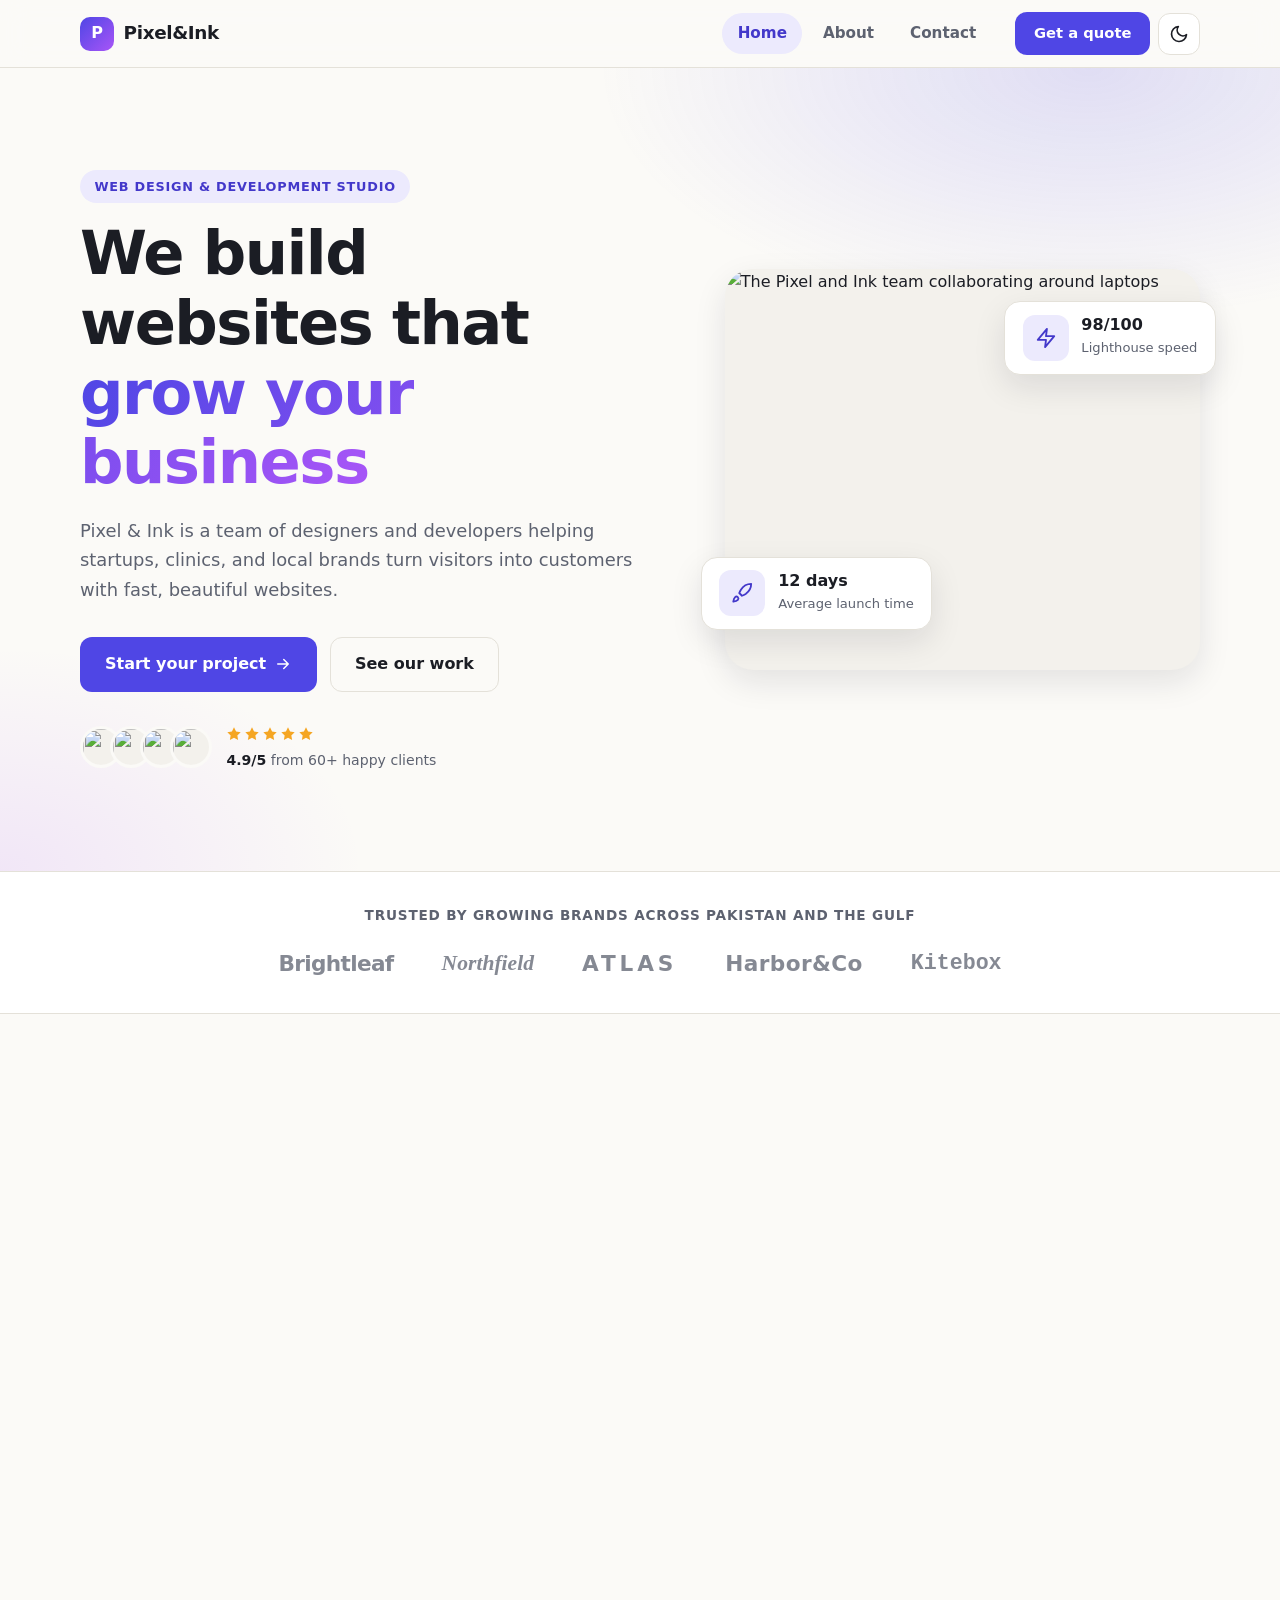
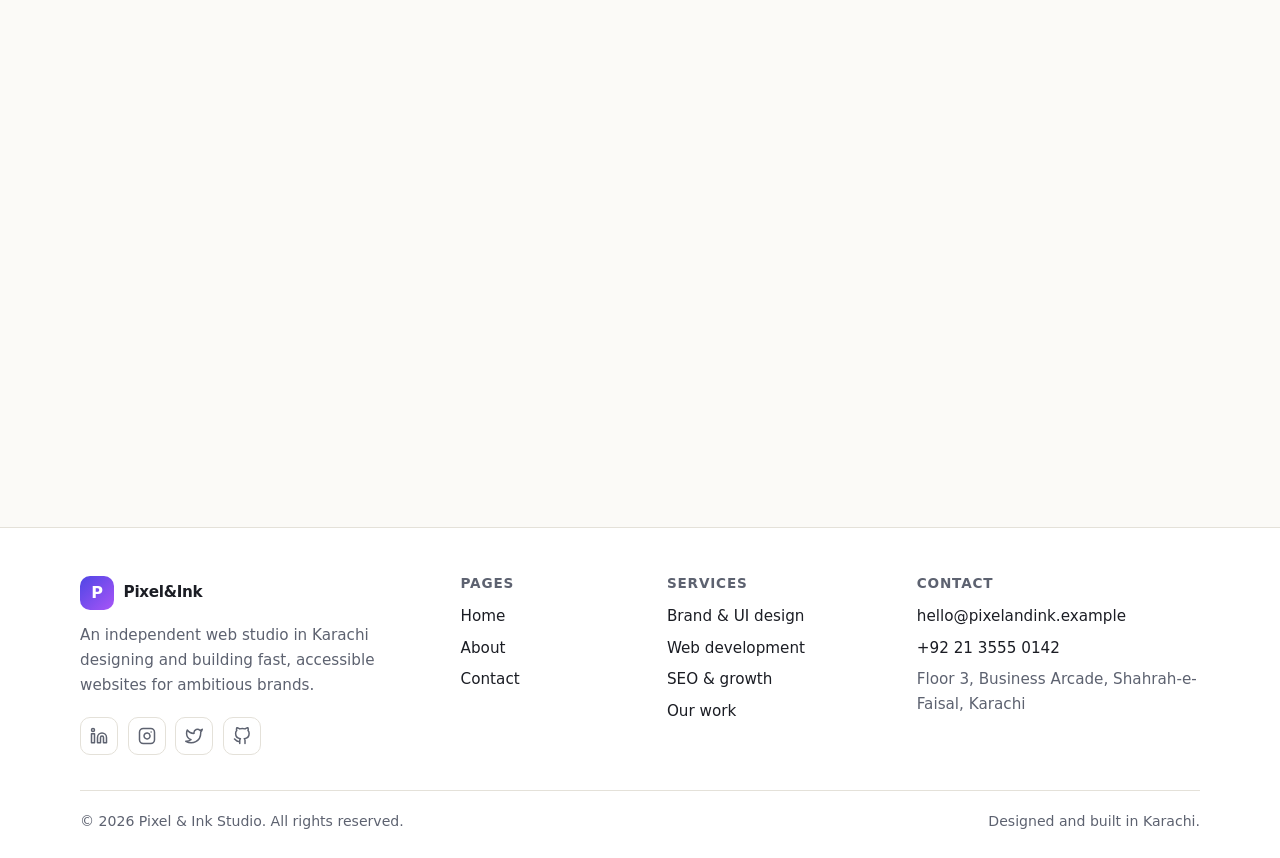
==== index.html @ 184346e9 "first commit" ====
<!DOCTYPE html>
<html lang="en" data-theme="light">
<head>
  <meta charset="UTF-8">
  <meta name="viewport" content="width=device-width, initial-scale=1.0">
  <meta name="description" content="Pixel &amp; Ink is a Karachi web studio designing and building fast, accessible websites that grow your business.">
  <title>Pixel &amp; Ink | Web Design &amp; Development Studio in Karachi</title>
  <link rel="preconnect" href="https://images.unsplash.com" crossorigin>
  <script>
    (function () {
      var theme = null;
      try { theme = localStorage.getItem("site-theme"); } catch (e) {}
      if (theme !== "dark" && theme !== "light") {
        theme = window.matchMedia("(prefers-color-scheme: dark)").matches ? "dark" : "light";
      }
      document.documentElement.dataset.theme = theme;
      document.documentElement.classList.add("js");
    })();
  </script>
  <link rel="stylesheet" href="style.css">
  <script src="script.js" defer></script>
</head>
<body>
  <a class="skip-link" href="#main">Skip to content</a>

  <header class="site-header">
    <div class="container nav">
      <a class="brand" href="index.html" aria-label="Pixel and Ink home">
        <span class="brand-mark" aria-hidden="true">P</span>
        Pixel&amp;Ink
      </a>

      <nav id="primary-nav" class="nav-links" aria-label="Main navigation">
        <ul>
          <li><a href="index.html" aria-current="page">Home</a></li>
          <li><a href="about.html">About</a></li>
          <li><a href="contact.html">Contact</a></li>
        </ul>
      </nav>

      <div class="nav-actions">
        <a class="btn btn-small nav-cta" href="contact.html">Get a quote</a>
        <button id="theme-toggle" class="icon-btn theme-toggle" type="button" aria-pressed="false" aria-label="Switch to dark mode">
          <svg class="icon-moon" viewBox="0 0 24 24" fill="none" stroke="currentColor" stroke-width="2" stroke-linecap="round" stroke-linejoin="round" aria-hidden="true"><path d="M21 12.8A9 9 0 1 1 11.2 3a7 7 0 0 0 9.8 9.8z"/></svg>
          <svg class="icon-sun" viewBox="0 0 24 24" fill="none" stroke="currentColor" stroke-width="2" stroke-linecap="round" stroke-linejoin="round" aria-hidden="true"><circle cx="12" cy="12" r="4"/><path d="M12 2v2M12 20v2M4.9 4.9l1.4 1.4M17.7 17.7l1.4 1.4M2 12h2M20 12h2M4.9 19.1l1.4-1.4M17.7 6.3l1.4-1.4"/></svg>
        </button>
        <button id="menu-toggle" class="icon-btn menu-toggle" type="button" aria-expanded="false" aria-controls="primary-nav" aria-label="Open menu">
          <span></span><span></span><span></span>
        </button>
      </div>
    </div>
  </header>

  <main id="main">
    <section class="hero">
      <div class="container hero-grid">
        <div>
          <span class="eyebrow">Web design &amp; development studio</span>
          <h1>We build websites that <span class="gradient-text">grow your business</span></h1>
          <p class="lead">Pixel &amp; Ink is a team of designers and developers helping startups, clinics, and local brands turn visitors into customers with fast, beautiful websites.</p>
          <div class="hero-actions">
            <a class="btn" href="contact.html">Start your project <svg viewBox="0 0 24 24" fill="none" stroke="currentColor" stroke-width="2" stroke-linecap="round" stroke-linejoin="round" aria-hidden="true"><path d="M5 12h14M13 6l6 6-6 6"/></svg></a>
            <a class="btn btn-ghost" href="#work">See our work</a>
          </div>
          <div class="rating">
            <span class="avatar-stack" aria-hidden="true">
              <img src="https://randomuser.me/api/portraits/women/44.jpg" data-fallback="https://i.pravatar.cc/64?img=44" alt="" width="64" height="64" loading="lazy" decoding="async" referrerpolicy="no-referrer">
              <img src="https://randomuser.me/api/portraits/men/32.jpg" data-fallback="https://i.pravatar.cc/64?img=32" alt="" width="64" height="64" loading="lazy" decoding="async" referrerpolicy="no-referrer">
              <img src="https://randomuser.me/api/portraits/women/68.jpg" data-fallback="https://i.pravatar.cc/64?img=68" alt="" width="64" height="64" loading="lazy" decoding="async" referrerpolicy="no-referrer">
              <img src="https://randomuser.me/api/portraits/men/75.jpg" data-fallback="https://i.pravatar.cc/64?img=5" alt="" width="64" height="64" loading="lazy" decoding="async" referrerpolicy="no-referrer">
            </span>
            <span><span class="stars" role="img" aria-label="5 out of 5 stars"><svg viewBox="0 0 24 24" fill="currentColor" aria-hidden="true"><path d="M12 2l3.1 6.3 6.9 1-5 4.9 1.2 6.8L12 17.8 5.8 21l1.2-6.8-5-4.9 6.9-1z"/></svg><svg viewBox="0 0 24 24" fill="currentColor" aria-hidden="true"><path d="M12 2l3.1 6.3 6.9 1-5 4.9 1.2 6.8L12 17.8 5.8 21l1.2-6.8-5-4.9 6.9-1z"/></svg><svg viewBox="0 0 24 24" fill="currentColor" aria-hidden="true"><path d="M12 2l3.1 6.3 6.9 1-5 4.9 1.2 6.8L12 17.8 5.8 21l1.2-6.8-5-4.9 6.9-1z"/></svg><svg viewBox="0 0 24 24" fill="currentColor" aria-hidden="true"><path d="M12 2l3.1 6.3 6.9 1-5 4.9 1.2 6.8L12 17.8 5.8 21l1.2-6.8-5-4.9 6.9-1z"/></svg><svg viewBox="0 0 24 24" fill="currentColor" aria-hidden="true"><path d="M12 2l3.1 6.3 6.9 1-5 4.9 1.2 6.8L12 17.8 5.8 21l1.2-6.8-5-4.9 6.9-1z"/></svg></span><small><strong>4.9/5</strong> from 60+ happy clients</small></span>
          </div>
        </div>

        <div class="hero-media">
          <img src="https://images.unsplash.com/photo-1522071820081-009f0129c71c?auto=format&fit=crop&w=900&h=760&q=75" data-fallback="https://picsum.photos/seed/pixel-hero/900/760" alt="The Pixel and Ink team collaborating around laptops" width="900" height="760" fetchpriority="high" decoding="async" referrerpolicy="no-referrer">
          <div class="float-badge badge-left">
            <span class="visual-icon" aria-hidden="true"><svg viewBox="0 0 24 24" fill="none" stroke="currentColor" stroke-width="2" stroke-linecap="round" stroke-linejoin="round" aria-hidden="true"><path d="M4.5 16.5c-1.5 1.3-2 5-2 5s3.7-.5 5-2c.7-.8.7-2.1-.1-2.9s-2.1-.8-2.9-.1z"/><path d="M12 15l-3-3a22 22 0 0 1 2-3.9A12.9 12.9 0 0 1 22 2c0 2.7-.8 7.5-6 11a22 22 0 0 1-4 2z"/></svg></span>
            <span><strong>12 days</strong><small>Average launch time</small></span>
          </div>
          <div class="float-badge badge-right">
            <span class="visual-icon" aria-hidden="true"><svg viewBox="0 0 24 24" fill="none" stroke="currentColor" stroke-width="2" stroke-linecap="round" stroke-linejoin="round" aria-hidden="true"><path d="M13 2L3 14h9l-1 8 10-12h-9z"/></svg></span>
            <span><strong>98/100</strong><small>Lighthouse speed</small></span>
          </div>
        </div>
      </div>
    </section>

    <section class="logos" aria-label="Brands we have worked with">
      <div class="container">
        <p>Trusted by growing brands across Pakistan and the Gulf</p>
        <ul>
          <li class="logo-a">Brightleaf</li>
          <li class="logo-b">Northfield</li>
          <li class="logo-c">ATLAS</li>
          <li class="logo-d">Harbor&amp;Co</li>
          <li class="logo-e">Kitebox</li>
        </ul>
      </div>
    </section>

    <section id="services" class="section">
      <div class="container">
        <div class="section-head reveal">
          <span class="eyebrow">Services</span>
          <h2>Everything you need to look great online</h2>
          <p>One small team handles your brand, your website, and your search visibility, so nothing gets lost between agencies.</p>
        </div>

        <div class="grid-3">
          <article class="card has-media reveal">
            <div class="card-media"><img src="https://images.unsplash.com/photo-1561070791-2526d30994b5?auto=format&fit=crop&w=640&h=400&q=75" data-fallback="https://picsum.photos/seed/svc-design/640/400" alt="Brand &amp; UI design" width="640" height="400" loading="lazy" decoding="async" referrerpolicy="no-referrer"></div>
            <div class="card-body">
              <span class="visual-icon" aria-hidden="true"><svg viewBox="0 0 24 24" fill="none" stroke="currentColor" stroke-width="2" stroke-linecap="round" stroke-linejoin="round" aria-hidden="true"><path d="M12 19l7-7 3 3-7 7z"/><path d="M18 13l-1.5-7.5L2 2l3.5 14.5L13 18z"/><path d="M2 2l7.6 7.6"/></svg></span>
              <h3>Brand &amp; UI design</h3>
              <p>Distinct visual identities and interfaces that feel consistent from your logo to your checkout page.</p>
              <ul class="ticks"><li>Brand identity and style guide</li><li>Website and app UI design</li><li>Interactive prototypes</li></ul>
            </div>
          </article>
          <article class="card has-media reveal">
            <div class="card-media"><img src="https://images.unsplash.com/photo-1498050108023-c5249f4df085?auto=format&fit=crop&w=640&h=400&q=75" data-fallback="https://picsum.photos/seed/svc-dev/640/400" alt="Web development" width="640" height="400" loading="lazy" decoding="async" referrerpolicy="no-referrer"></div>
            <div class="card-body">
              <span class="visual-icon" aria-hidden="true"><svg viewBox="0 0 24 24" fill="none" stroke="currentColor" stroke-width="2" stroke-linecap="round" stroke-linejoin="round" aria-hidden="true"><path d="M16 18l6-6-6-6"/><path d="M8 6l-6 6 6 6"/></svg></span>
              <h3>Web development</h3>
              <p>Hand-coded, responsive websites and online stores that load quickly and are easy to update.</p>
              <ul class="ticks"><li>Responsive front-end builds</li><li>E-commerce and booking systems</li><li>CMS and API integration</li></ul>
            </div>
          </article>
          <article class="card has-media reveal">
            <div class="card-media"><img src="https://images.unsplash.com/photo-1460925895917-afdab827c52f?auto=format&fit=crop&w=640&h=400&q=75" data-fallback="https://picsum.photos/seed/svc-growth/640/400" alt="SEO &amp; growth" width="640" height="400" loading="lazy" decoding="async" referrerpolicy="no-referrer"></div>
            <div class="card-body">
              <span class="visual-icon" aria-hidden="true"><svg viewBox="0 0 24 24" fill="none" stroke="currentColor" stroke-width="2" stroke-linecap="round" stroke-linejoin="round" aria-hidden="true"><path d="M13 2L3 14h9l-1 8 10-12h-9z"/></svg></span>
              <h3>SEO &amp; growth</h3>
              <p>Technical SEO, analytics, and conversion work so the right people find you and take action.</p>
              <ul class="ticks"><li>Technical SEO audits</li><li>Analytics and reporting</li><li>Conversion optimisation</li></ul>
            </div>
          </article>
        </div>
      </div>
    </section>

    <section id="work" class="section section-alt">
      <div class="container">
        <div class="section-head reveal">
          <span class="eyebrow">Selected work</span>
          <h2>Projects we are proud of</h2>
          <p>A few recent launches, and the results they delivered for the people behind them.</p>
        </div>

        <div class="work-grid">
          <article class="work-card reveal">
            <div class="work-media">
              <img src="https://images.unsplash.com/photo-1495474472287-4d71bcdd2085?auto=format&fit=crop&w=800&h=520&q=75" data-fallback="https://picsum.photos/seed/work-coffee/800/520" alt="Brightleaf Coffee project preview" width="800" height="520" loading="lazy" decoding="async" referrerpolicy="no-referrer">
              <span class="work-tag">E-commerce</span>
            </div>
            <div class="work-body">
              <h3>Brightleaf Coffee</h3>
              <p>A warm, fast online store for a specialty roaster with subscriptions and local delivery.</p>
              <span class="work-metric"><svg viewBox="0 0 24 24" fill="none" stroke="currentColor" stroke-width="2" stroke-linecap="round" stroke-linejoin="round" aria-hidden="true"><path d="M13 2L3 14h9l-1 8 10-12h-9z"/></svg>+42% online orders in 3 months</span>
            </div>
          </article>
          <article class="work-card reveal">
            <div class="work-media">
              <img src="https://images.unsplash.com/photo-1588776814546-1ffcf47267a5?auto=format&fit=crop&w=800&h=520&q=75" data-fallback="https://picsum.photos/seed/work-dental/800/520" alt="Northfield Dental project preview" width="800" height="520" loading="lazy" decoding="async" referrerpolicy="no-referrer">
              <span class="work-tag">Healthcare</span>
            </div>
            <div class="work-body">
              <h3>Northfield Dental</h3>
              <p>A booking-first website for a five-clinic dental group, with online appointments built in.</p>
              <span class="work-metric"><svg viewBox="0 0 24 24" fill="none" stroke="currentColor" stroke-width="2" stroke-linecap="round" stroke-linejoin="round" aria-hidden="true"><path d="M13 2L3 14h9l-1 8 10-12h-9z"/></svg>3x more booked appointments</span>
            </div>
          </article>
          <article class="work-card reveal">
            <div class="work-media">
              <img src="https://images.unsplash.com/photo-1534438327276-14e5300c3a48?auto=format&fit=crop&w=800&h=520&q=75" data-fallback="https://picsum.photos/seed/work-fitness/800/520" alt="Atlas Fitness project preview" width="800" height="520" loading="lazy" decoding="async" referrerpolicy="no-referrer">
              <span class="work-tag">Web app</span>
            </div>
            <div class="work-body">
              <h3>Atlas Fitness</h3>
              <p>Class schedules, memberships, and trainer profiles in a mobile-first web experience.</p>
              <span class="work-metric"><svg viewBox="0 0 24 24" fill="none" stroke="currentColor" stroke-width="2" stroke-linecap="round" stroke-linejoin="round" aria-hidden="true"><path d="M13 2L3 14h9l-1 8 10-12h-9z"/></svg>28% lift in memberships</span>
            </div>
          </article>
          <article class="work-card reveal">
            <div class="work-media">
              <img src="https://images.unsplash.com/photo-1560518883-ce09059eeffa?auto=format&fit=crop&w=800&h=520&q=75" data-fallback="https://picsum.photos/seed/work-estate/800/520" alt="Harbor &amp; Co. project preview" width="800" height="520" loading="lazy" decoding="async" referrerpolicy="no-referrer">
              <span class="work-tag">Real estate</span>
            </div>
            <div class="work-body">
              <h3>Harbor &amp; Co.</h3>
              <p>A property portal with powerful filters, map search, and a clean enquiry flow.</p>
              <span class="work-metric"><svg viewBox="0 0 24 24" fill="none" stroke="currentColor" stroke-width="2" stroke-linecap="round" stroke-linejoin="round" aria-hidden="true"><path d="M13 2L3 14h9l-1 8 10-12h-9z"/></svg>2.1x more qualified leads</span>
            </div>
          </article>
        </div>
      </div>
    </section>

    <section class="section">
      <div class="container">
        <div class="section-head reveal">
          <span class="eyebrow">How we work</span>
          <h2>A simple process, no surprises</h2>
          <p>Clear stages, fixed milestones, and a real person you can message at every step.</p>
        </div>

        <ol class="steps">
          <li class="step reveal">
            <span class="step-number">01</span>
            <h3>Discover</h3>
            <p>We learn about your goals, customers, and competitors, then agree on scope and timeline.</p>
          </li>
          <li class="step reveal">
            <span class="step-number">02</span>
            <h3>Design</h3>
            <p>Wireframes and visual designs, reviewed with you until every page feels right.</p>
          </li>
          <li class="step reveal">
            <span class="step-number">03</span>
            <h3>Build</h3>
            <p>We develop, test on real devices, and connect forms, payments, and analytics.</p>
          </li>
          <li class="step reveal">
            <span class="step-number">04</span>
            <h3>Launch &amp; support</h3>
            <p>We go live together, then stay on hand with monthly care and improvements.</p>
          </li>
        </ol>
      </div>
    </section>

    <section class="section section-alt">
      <div class="container stats">
        <div class="stat reveal"><strong>60+</strong><span>Websites launched</span></div>
        <div class="stat reveal"><strong>98%</strong><span>Clients who return</span></div>
        <div class="stat reveal"><strong>5 yrs</strong><span>Building for the web</span></div>
        <div class="stat reveal"><strong>24h</strong><span>Typical reply time</span></div>
      </div>
    </section>

    <section class="section">
      <div class="container">
        <div class="section-head reveal">
          <span class="eyebrow">Testimonials</span>
          <h2>Kind words from our clients</h2>
        </div>

        <div class="grid-3">
          <figure class="card testimonial reveal">
            <span class="stars" role="img" aria-label="5 out of 5 stars"><svg viewBox="0 0 24 24" fill="currentColor" aria-hidden="true"><path d="M12 2l3.1 6.3 6.9 1-5 4.9 1.2 6.8L12 17.8 5.8 21l1.2-6.8-5-4.9 6.9-1z"/></svg><svg viewBox="0 0 24 24" fill="currentColor" aria-hidden="true"><path d="M12 2l3.1 6.3 6.9 1-5 4.9 1.2 6.8L12 17.8 5.8 21l1.2-6.8-5-4.9 6.9-1z"/></svg><svg viewBox="0 0 24 24" fill="currentColor" aria-hidden="true"><path d="M12 2l3.1 6.3 6.9 1-5 4.9 1.2 6.8L12 17.8 5.8 21l1.2-6.8-5-4.9 6.9-1z"/></svg><svg viewBox="0 0 24 24" fill="currentColor" aria-hidden="true"><path d="M12 2l3.1 6.3 6.9 1-5 4.9 1.2 6.8L12 17.8 5.8 21l1.2-6.8-5-4.9 6.9-1z"/></svg><svg viewBox="0 0 24 24" fill="currentColor" aria-hidden="true"><path d="M12 2l3.1 6.3 6.9 1-5 4.9 1.2 6.8L12 17.8 5.8 21l1.2-6.8-5-4.9 6.9-1z"/></svg></span>
            <blockquote>Our online orders jumped within weeks of launch. The team understood our brand better than we did and delivered ahead of schedule.</blockquote>
            <figcaption>
              <img class="avatar-img" src="https://randomuser.me/api/portraits/men/52.jpg" data-fallback="https://i.pravatar.cc/96?img=52" alt="Imran Qureshi" width="96" height="96" loading="lazy" decoding="async" referrerpolicy="no-referrer">
              <span><strong>Imran Qureshi</strong><small>Founder, Brightleaf Coffee</small></span>
            </figcaption>
          </figure>
          <figure class="card testimonial reveal">
            <span class="stars" role="img" aria-label="5 out of 5 stars"><svg viewBox="0 0 24 24" fill="currentColor" aria-hidden="true"><path d="M12 2l3.1 6.3 6.9 1-5 4.9 1.2 6.8L12 17.8 5.8 21l1.2-6.8-5-4.9 6.9-1z"/></svg><svg viewBox="0 0 24 24" fill="currentColor" aria-hidden="true"><path d="M12 2l3.1 6.3 6.9 1-5 4.9 1.2 6.8L12 17.8 5.8 21l1.2-6.8-5-4.9 6.9-1z"/></svg><svg viewBox="0 0 24 24" fill="currentColor" aria-hidden="true"><path d="M12 2l3.1 6.3 6.9 1-5 4.9 1.2 6.8L12 17.8 5.8 21l1.2-6.8-5-4.9 6.9-1z"/></svg><svg viewBox="0 0 24 24" fill="currentColor" aria-hidden="true"><path d="M12 2l3.1 6.3 6.9 1-5 4.9 1.2 6.8L12 17.8 5.8 21l1.2-6.8-5-4.9 6.9-1z"/></svg><svg viewBox="0 0 24 24" fill="currentColor" aria-hidden="true"><path d="M12 2l3.1 6.3 6.9 1-5 4.9 1.2 6.8L12 17.8 5.8 21l1.2-6.8-5-4.9 6.9-1z"/></svg></span>
            <blockquote>Patients now book in under a minute. Communication was clear throughout, and the site looks exactly as premium as our clinics feel.</blockquote>
            <figcaption>
              <img class="avatar-img" src="https://randomuser.me/api/portraits/women/65.jpg" data-fallback="https://i.pravatar.cc/96?img=65" alt="Dr. Sana Ahmed" width="96" height="96" loading="lazy" decoding="async" referrerpolicy="no-referrer">
              <span><strong>Dr. Sana Ahmed</strong><small>Director, Northfield Dental</small></span>
            </figcaption>
          </figure>
          <figure class="card testimonial reveal">
            <span class="stars" role="img" aria-label="5 out of 5 stars"><svg viewBox="0 0 24 24" fill="currentColor" aria-hidden="true"><path d="M12 2l3.1 6.3 6.9 1-5 4.9 1.2 6.8L12 17.8 5.8 21l1.2-6.8-5-4.9 6.9-1z"/></svg><svg viewBox="0 0 24 24" fill="currentColor" aria-hidden="true"><path d="M12 2l3.1 6.3 6.9 1-5 4.9 1.2 6.8L12 17.8 5.8 21l1.2-6.8-5-4.9 6.9-1z"/></svg><svg viewBox="0 0 24 24" fill="currentColor" aria-hidden="true"><path d="M12 2l3.1 6.3 6.9 1-5 4.9 1.2 6.8L12 17.8 5.8 21l1.2-6.8-5-4.9 6.9-1z"/></svg><svg viewBox="0 0 24 24" fill="currentColor" aria-hidden="true"><path d="M12 2l3.1 6.3 6.9 1-5 4.9 1.2 6.8L12 17.8 5.8 21l1.2-6.8-5-4.9 6.9-1z"/></svg><svg viewBox="0 0 24 24" fill="currentColor" aria-hidden="true"><path d="M12 2l3.1 6.3 6.9 1-5 4.9 1.2 6.8L12 17.8 5.8 21l1.2-6.8-5-4.9 6.9-1z"/></svg></span>
            <blockquote>Fast, careful, and refreshingly honest. They told us what not to build, which saved us time and money. We will be back.</blockquote>
            <figcaption>
              <img class="avatar-img" src="https://randomuser.me/api/portraits/men/41.jpg" data-fallback="https://i.pravatar.cc/96?img=41" alt="Daniyal Sheikh" width="96" height="96" loading="lazy" decoding="async" referrerpolicy="no-referrer">
              <span><strong>Daniyal Sheikh</strong><small>CEO, Atlas Fitness</small></span>
            </figcaption>
          </figure>
        </div>
      </div>
    </section>

    <section class="section">
      <div class="container">
        <div class="cta reveal">
          <h2>Ready to build something great?</h2>
          <p>Tell us about your project and get a free, no-obligation quote within one working day.</p>
          <a class="btn" href="contact.html">Get a free quote <svg viewBox="0 0 24 24" fill="none" stroke="currentColor" stroke-width="2" stroke-linecap="round" stroke-linejoin="round" aria-hidden="true"><path d="M5 12h14M13 6l6 6-6 6"/></svg></a>
        </div>
      </div>
    </section>
  </main>

  <footer class="site-footer">
    <div class="container">
      <div class="footer-grid">
        <div>
          <a class="brand" href="index.html" aria-label="Pixel and Ink home">
            <span class="brand-mark" aria-hidden="true">P</span>
            Pixel&amp;Ink
          </a>
          <p>An independent web studio in Karachi designing and building fast, accessible websites for ambitious brands.</p>
          <div class="social"><a class="icon-btn" href="https://www.linkedin.com/" target="_blank" rel="noopener noreferrer" aria-label="LinkedIn"><svg viewBox="0 0 24 24" fill="none" stroke="currentColor" stroke-width="2" stroke-linecap="round" stroke-linejoin="round" aria-hidden="true"><path d="M16 8a6 6 0 0 1 6 6v7h-4v-7a2 2 0 0 0-2-2 2 2 0 0 0-2 2v7h-4v-7a6 6 0 0 1 6-6z"/><rect x="2" y="9" width="4" height="12"/><circle cx="4" cy="4" r="2"/></svg></a><a class="icon-btn" href="https://www.instagram.com/" target="_blank" rel="noopener noreferrer" aria-label="Instagram"><svg viewBox="0 0 24 24" fill="none" stroke="currentColor" stroke-width="2" stroke-linecap="round" stroke-linejoin="round" aria-hidden="true"><rect x="2" y="2" width="20" height="20" rx="5" ry="5"/><path d="M16 11.4A4 4 0 1 1 12.6 8 4 4 0 0 1 16 11.4z"/><path d="M17.5 6.5h.01"/></svg></a><a class="icon-btn" href="https://twitter.com/" target="_blank" rel="noopener noreferrer" aria-label="Twitter"><svg viewBox="0 0 24 24" fill="none" stroke="currentColor" stroke-width="2" stroke-linecap="round" stroke-linejoin="round" aria-hidden="true"><path d="M23 3a10.9 10.9 0 0 1-3.1 1.5 4.5 4.5 0 0 0-7.9 3v1A10.7 10.7 0 0 1 3 4s-4 9 5 13a11.6 11.6 0 0 1-7 2c9 5 20 0 20-11.5a4.5 4.5 0 0 0-.1-.8A7.7 7.7 0 0 0 23 3z"/></svg></a><a class="icon-btn" href="https://github.com/" target="_blank" rel="noopener noreferrer" aria-label="GitHub"><svg viewBox="0 0 24 24" fill="none" stroke="currentColor" stroke-width="2" stroke-linecap="round" stroke-linejoin="round" aria-hidden="true"><path d="M9 19c-5 1.5-5-2.5-7-3m14 6v-3.9a3.4 3.4 0 0 0-.9-2.6c3.1-.4 6.4-1.5 6.4-7A5.4 5.4 0 0 0 20 4.8 5.1 5.1 0 0 0 19.9 1S18.7.7 16 2.5a13.4 13.4 0 0 0-7 0C6.3.7 5.1 1 5.1 1A5.1 5.1 0 0 0 5 4.8a5.4 5.4 0 0 0-1.5 3.8c0 5.4 3.3 6.6 6.4 7A3.4 3.4 0 0 0 9 18.1V22"/></svg></a></div>
        </div>
        <div>
          <h3>Pages</h3>
          <ul>
            <li><a href="index.html">Home</a></li>
            <li><a href="about.html">About</a></li>
            <li><a href="contact.html">Contact</a></li>
          </ul>
        </div>
        <div>
          <h3>Services</h3>
          <ul>
            <li><a href="index.html#services">Brand &amp; UI design</a></li>
            <li><a href="index.html#services">Web development</a></li>
            <li><a href="index.html#services">SEO &amp; growth</a></li>
            <li><a href="index.html#work">Our work</a></li>
          </ul>
        </div>
        <div>
          <h3>Contact</h3>
          <ul>
            <li><a href="mailto:hello@pixelandink.example">hello@pixelandink.example</a></li>
            <li><a href="tel:+922135550142">+92 21 3555 0142</a></li>
            <li>Floor 3, Business Arcade, Shahrah-e-Faisal, Karachi</li>
          </ul>
        </div>
      </div>
      <div class="footer-bottom">
        <p>&copy; <span id="year">2026</span> Pixel &amp; Ink Studio. All rights reserved.</p>
        <p>Designed and built in Karachi.</p>
      </div>
    </div>
  </footer>
</body>
</html>
---- style.css ----
:root {
  color-scheme: light;
  --bg: #fbfaf7;
  --surface: #ffffff;
  --surface-alt: #f3f1ec;
  --text: #1b1d24;
  --muted: #5d6270;
  --border: #e4e1d9;
  --accent: #4f46e5;
  --accent-strong: #4338ca;
  --accent-soft: #eceafd;
  --on-accent: #ffffff;
  --danger: #c62f3b;
  --danger-soft: #fdecee;
  --success: #16794a;
  --success-soft: #e6f6ee;
  --shadow-sm: 0 1px 2px rgba(20, 22, 40, 0.06), 0 2px 8px rgba(20, 22, 40, 0.04);
  --shadow-md: 0 12px 32px rgba(20, 22, 40, 0.1);
  --radius: 16px;
  --radius-sm: 10px;
  --header-height: 68px;
  --ease: cubic-bezier(0.22, 0.8, 0.3, 1);
}

:root[data-theme="dark"] {
  color-scheme: dark;
  --bg: #0e1017;
  --surface: #171a24;
  --surface-alt: #1d2130;
  --text: #eef0f6;
  --muted: #a2a8ba;
  --border: #2a2f40;
  --accent: #8b86ff;
  --accent-strong: #a8a4ff;
  --accent-soft: #25254a;
  --on-accent: #0e1017;
  --danger: #ff7b86;
  --danger-soft: #3a1b22;
  --success: #5fd49a;
  --success-soft: #153326;
  --shadow-sm: 0 1px 2px rgba(0, 0, 0, 0.4);
  --shadow-md: 0 14px 34px rgba(0, 0, 0, 0.45);
}

*,
*::before,
*::after {
  box-sizing: border-box;
}

* {
  margin: 0;
}

html {
  scroll-behavior: smooth;
  -webkit-text-size-adjust: 100%;
}

body {
  min-height: 100vh;
  display: flex;
  flex-direction: column;
  font-family: "Inter", "Segoe UI", system-ui, -apple-system, Roboto, Arial, sans-serif;
  font-size: 1rem;
  line-height: 1.65;
  color: var(--text);
  background: var(--bg);
  transition: background-color 0.3s ease, color 0.3s ease;
}

main {
  flex: 1;
}

img,
svg {
  display: block;
  max-width: 100%;
}

a {
  color: inherit;
}

ul,
ol {
  list-style: none;
  padding: 0;
}

button,
input,
textarea {
  font: inherit;
  color: inherit;
}

:focus-visible {
  outline: 3px solid var(--accent);
  outline-offset: 3px;
  border-radius: 6px;
}

.container {
  width: min(1120px, 100% - 2.5rem);
  margin-inline: auto;
}

.skip-link {
  position: absolute;
  left: 1rem;
  top: -4rem;
  padding: 0.6rem 1rem;
  background: var(--accent);
  color: var(--on-accent);
  border-radius: var(--radius-sm);
  z-index: 100;
  transition: top 0.2s ease;
}

.skip-link:focus {
  top: 1rem;
}

.site-header {
  position: sticky;
  top: 0;
  z-index: 50;
  height: var(--header-height);
  background: color-mix(in srgb, var(--bg) 88%, transparent);
  backdrop-filter: blur(14px);
  -webkit-backdrop-filter: blur(14px);
  border-bottom: 1px solid var(--border);
  transition: background-color 0.3s ease, border-color 0.3s ease;
}

.nav {
  height: 100%;
  display: flex;
  align-items: center;
  gap: 1.5rem;
}

.brand {
  display: inline-flex;
  align-items: center;
  gap: 0.6rem;
  font-weight: 800;
  font-size: 1.15rem;
  letter-spacing: -0.02em;
  text-decoration: none;
}

.brand-mark {
  display: grid;
  place-items: center;
  width: 34px;
  height: 34px;
  border-radius: 10px;
  background: linear-gradient(135deg, var(--accent), #a855f7);
  color: #fff;
  font-size: 1rem;
  font-weight: 800;
}

.nav-links {
  margin-left: auto;
}

.nav-links ul {
  display: flex;
  gap: 0.35rem;
}

.nav-links a {
  position: relative;
  display: block;
  padding: 0.5rem 0.95rem;
  border-radius: 999px;
  color: var(--muted);
  font-weight: 600;
  font-size: 0.95rem;
  text-decoration: none;
  transition: color 0.2s ease, background-color 0.2s ease;
}

.nav-links a:hover {
  color: var(--text);
  background: var(--surface-alt);
}

.nav-links a[aria-current="page"] {
  color: var(--accent-strong);
  background: var(--accent-soft);
}

.nav-actions {
  display: flex;
  align-items: center;
  gap: 0.5rem;
}

.icon-btn {
  display: inline-grid;
  place-items: center;
  width: 42px;
  height: 42px;
  border: 1px solid var(--border);
  border-radius: 12px;
  background: var(--surface);
  cursor: pointer;
  transition: background-color 0.2s ease, border-color 0.2s ease, transform 0.15s ease;
}

.icon-btn:hover {
  background: var(--surface-alt);
  border-color: var(--accent);
}

.icon-btn:active {
  transform: scale(0.92);
}

.theme-toggle svg {
  width: 20px;
  height: 20px;
  grid-area: 1 / 1;
  transition: opacity 0.25s ease, transform 0.35s var(--ease);
}

.theme-toggle .icon-sun {
  opacity: 0;
  transform: rotate(-60deg) scale(0.6);
}

.theme-toggle .icon-moon {
  opacity: 1;
  transform: none;
}

:root[data-theme="dark"] .theme-toggle .icon-sun {
  opacity: 1;
  transform: none;
}

:root[data-theme="dark"] .theme-toggle .icon-moon {
  opacity: 0;
  transform: rotate(60deg) scale(0.6);
}

.menu-toggle {
  display: none;
  position: relative;
}

.menu-toggle span {
  position: absolute;
  left: 11px;
  width: 20px;
  height: 2px;
  border-radius: 2px;
  background: currentColor;
  transition: transform 0.3s var(--ease), opacity 0.2s ease, top 0.3s var(--ease);
}

.menu-toggle span:nth-child(1) {
  top: 14px;
}

.menu-toggle span:nth-child(2) {
  top: 20px;
}

.menu-toggle span:nth-child(3) {
  top: 26px;
}

.menu-toggle[aria-expanded="true"] span:nth-child(1) {
  top: 20px;
  transform: rotate(45deg);
}

.menu-toggle[aria-expanded="true"] span:nth-child(2) {
  opacity: 0;
}

.menu-toggle[aria-expanded="true"] span:nth-child(3) {
  top: 20px;
  transform: rotate(-45deg);
}

.btn {
  display: inline-flex;
  align-items: center;
  justify-content: center;
  gap: 0.5rem;
  padding: 0.85rem 1.5rem;
  border: 1px solid transparent;
  border-radius: 12px;
  background: var(--accent);
  color: var(--on-accent);
  font-weight: 700;
  text-decoration: none;
  cursor: pointer;
  transition: background-color 0.2s ease, transform 0.15s ease, box-shadow 0.2s ease;
}

.btn:hover {
  background: var(--accent-strong);
  box-shadow: 0 10px 24px color-mix(in srgb, var(--accent) 35%, transparent);
  transform: translateY(-2px);
}

.btn:active {
  transform: translateY(0) scale(0.98);
}

.btn:disabled {
  opacity: 0.65;
  cursor: progress;
  transform: none;
  box-shadow: none;
}

.btn-ghost {
  background: transparent;
  border-color: var(--border);
  color: var(--text);
}

.btn-ghost:hover {
  background: var(--surface-alt);
  border-color: var(--accent);
  box-shadow: none;
}

.hero {
  padding: clamp(3rem, 8vw, 6.5rem) 0;
  background:
    radial-gradient(700px 360px at 85% 0%, color-mix(in srgb, var(--accent) 16%, transparent), transparent 70%),
    radial-gradient(520px 320px at 0% 100%, color-mix(in srgb, #a855f7 12%, transparent), transparent 70%);
}

.hero-grid {
  display: grid;
  grid-template-columns: minmax(0, 1.1fr) minmax(0, 0.9fr);
  align-items: center;
  gap: clamp(2rem, 5vw, 4rem);
}

.eyebrow {
  display: inline-block;
  margin-bottom: 1rem;
  padding: 0.35rem 0.9rem;
  border-radius: 999px;
  background: var(--accent-soft);
  color: var(--accent-strong);
  font-size: 0.8rem;
  font-weight: 700;
  letter-spacing: 0.06em;
  text-transform: uppercase;
}

h1,
h2,
h3 {
  line-height: 1.15;
  letter-spacing: -0.025em;
}

h1 {
  font-size: clamp(2.2rem, 5.5vw, 3.8rem);
  font-weight: 800;
}

h2 {
  font-size: clamp(1.7rem, 3.5vw, 2.4rem);
  font-weight: 800;
}

h3 {
  font-size: 1.15rem;
  font-weight: 700;
}

.gradient-text {
  background: linear-gradient(120deg, var(--accent), #a855f7);
  -webkit-background-clip: text;
  background-clip: text;
  color: transparent;
}

.lead {
  max-width: 54ch;
  margin-top: 1.1rem;
  font-size: 1.12rem;
  color: var(--muted);
}

.hero-actions {
  display: flex;
  flex-wrap: wrap;
  gap: 0.8rem;
  margin-top: 2rem;
}

.visual-icon {
  flex: none;
  display: grid;
  place-items: center;
  width: 46px;
  height: 46px;
  border-radius: 12px;
  background: var(--accent-soft);
  color: var(--accent-strong);
}

.visual-icon svg {
  width: 22px;
  height: 22px;
}

.section {
  padding: clamp(3rem, 7vw, 5.5rem) 0;
}

.section-alt {
  background: var(--surface-alt);
  transition: background-color 0.3s ease;
}

.section-head {
  max-width: 640px;
  margin-bottom: 2.5rem;
}

.section-head p {
  margin-top: 0.8rem;
  color: var(--muted);
}

.grid-3 {
  display: grid;
  grid-template-columns: repeat(3, minmax(0, 1fr));
  gap: 1.5rem;
}

.card {
  padding: 1.8rem;
  border: 1px solid var(--border);
  border-radius: var(--radius);
  background: var(--surface);
  box-shadow: var(--shadow-sm);
  transition: transform 0.35s var(--ease), box-shadow 0.35s var(--ease), border-color 0.25s ease, background-color 0.3s ease;
}

.card:hover {
  transform: translateY(-6px);
  box-shadow: var(--shadow-md);
  border-color: color-mix(in srgb, var(--accent) 45%, var(--border));
}

.card .visual-icon {
  margin-bottom: 1.1rem;
}

.card p {
  margin-top: 0.5rem;
  color: var(--muted);
  font-size: 0.97rem;
}

.stats {
  display: grid;
  grid-template-columns: repeat(4, minmax(0, 1fr));
  gap: 1.5rem;
  text-align: center;
}

.stat strong {
  display: block;
  font-size: clamp(2rem, 4vw, 2.8rem);
  font-weight: 800;
  line-height: 1.1;
  color: var(--accent-strong);
}

.stat span {
  color: var(--muted);
  font-weight: 500;
}

.cta {
  padding: clamp(2rem, 5vw, 3.5rem);
  border-radius: 24px;
  background: linear-gradient(135deg, #4f46e5, #7c3aed);
  color: #fff;
  text-align: center;
}

.cta h2 {
  max-width: 22ch;
  margin-inline: auto;
}

.cta p {
  max-width: 48ch;
  margin: 0.9rem auto 1.8rem;
  color: rgba(255, 255, 255, 0.85);
}

.cta .btn {
  background: #fff;
  color: #3b2fb8;
}

.cta .btn:hover {
  background: #f1f0ff;
  box-shadow: 0 10px 24px rgba(0, 0, 0, 0.25);
}

.page-hero {
  padding: clamp(2.5rem, 6vw, 4.5rem) 0 clamp(1.5rem, 4vw, 2.5rem);
  background: radial-gradient(640px 280px at 90% 0%, color-mix(in srgb, var(--accent) 14%, transparent), transparent 70%);
}

.split {
  display: grid;
  grid-template-columns: minmax(0, 1fr) minmax(0, 1fr);
  gap: clamp(2rem, 5vw, 4rem);
  align-items: center;
}

.split p + p {
  margin-top: 1rem;
}

.split p {
  color: var(--muted);
}

.split h2 {
  margin-bottom: 1.1rem;
}

.team-card {
  text-align: center;
}

.team-card .role {
  display: block;
  margin-top: 0.15rem;
  color: var(--accent-strong);
  font-size: 0.9rem;
  font-weight: 600;
}

.timeline {
  position: relative;
  display: grid;
  gap: 1.6rem;
  padding-left: 2rem;
}

.timeline::before {
  content: "";
  position: absolute;
  left: 7px;
  top: 6px;
  bottom: 6px;
  width: 2px;
  background: var(--border);
}

.timeline li {
  position: relative;
}

.timeline li::before {
  content: "";
  position: absolute;
  left: -2rem;
  top: 6px;
  width: 16px;
  height: 16px;
  border: 3px solid var(--accent);
  border-radius: 50%;
  background: var(--bg);
}

.timeline time {
  font-size: 0.85rem;
  font-weight: 700;
  color: var(--accent-strong);
}

.timeline h3 {
  margin-top: 0.1rem;
}

.timeline p {
  margin-top: 0.2rem;
  color: var(--muted);
}

.contact-grid {
  display: grid;
  grid-template-columns: minmax(0, 1.3fr) minmax(0, 0.9fr);
  gap: clamp(1.5rem, 4vw, 3rem);
  align-items: start;
}

.form-card {
  padding: clamp(1.5rem, 4vw, 2.4rem);
  border: 1px solid var(--border);
  border-radius: 24px;
  background: var(--surface);
  box-shadow: var(--shadow-md);
  transition: background-color 0.3s ease, border-color 0.3s ease;
}

.form-card h2 {
  font-size: 1.5rem;
  margin-bottom: 0.4rem;
}

.form-card > p {
  color: var(--muted);
  margin-bottom: 1.6rem;
}

.field {
  margin-bottom: 1.25rem;
}

.field label {
  display: flex;
  justify-content: space-between;
  align-items: baseline;
  margin-bottom: 0.45rem;
  font-weight: 600;
  font-size: 0.95rem;
}

.counter {
  font-size: 0.8rem;
  font-weight: 500;
  color: var(--muted);
}

.field input,
.field textarea {
  width: 100%;
  padding: 0.85rem 1rem;
  border: 1.5px solid var(--border);
  border-radius: var(--radius-sm);
  background: var(--bg);
  transition: border-color 0.2s ease, box-shadow 0.2s ease, background-color 0.3s ease;
}

.field textarea {
  min-height: 140px;
  resize: vertical;
}

.field input::placeholder,
.field textarea::placeholder {
  color: color-mix(in srgb, var(--muted) 70%, transparent);
}

.field input:hover,
.field textarea:hover {
  border-color: color-mix(in srgb, var(--accent) 50%, var(--border));
}

.field input:focus,
.field textarea:focus {
  outline: none;
  border-color: var(--accent);
  box-shadow: 0 0 0 4px color-mix(in srgb, var(--accent) 22%, transparent);
}

.field.is-invalid input,
.field.is-invalid textarea {
  border-color: var(--danger);
  background: var(--danger-soft);
}

.field.is-invalid input:focus,
.field.is-invalid textarea:focus {
  box-shadow: 0 0 0 4px color-mix(in srgb, var(--danger) 22%, transparent);
}

.field.is-valid input,
.field.is-valid textarea {
  border-color: var(--success);
}

.error {
  display: flex;
  align-items: center;
  gap: 0.4rem;
  max-height: 0;
  overflow: hidden;
  opacity: 0;
  color: var(--danger);
  font-size: 0.87rem;
  font-weight: 600;
  transform: translateY(-4px);
  transition: max-height 0.25s ease, opacity 0.25s ease, transform 0.25s ease, margin 0.25s ease;
}

.field.is-invalid .error {
  max-height: 3rem;
  margin-top: 0.45rem;
  opacity: 1;
  transform: none;
}

.form-card .btn {
  width: 100%;
}

.success {
  display: none;
  align-items: flex-start;
  gap: 0.8rem;
  margin-bottom: 1.4rem;
  padding: 1rem 1.2rem;
  border: 1px solid color-mix(in srgb, var(--success) 40%, transparent);
  border-radius: var(--radius-sm);
  background: var(--success-soft);
  color: var(--success);
  font-weight: 600;
}

.success.is-visible {
  display: flex;
  animation: rise 0.4s var(--ease);
}

.success svg {
  flex: none;
  width: 22px;
  height: 22px;
  margin-top: 2px;
}

@keyframes rise {
  from {
    opacity: 0;
    transform: translateY(8px);
  }
  to {
    opacity: 1;
    transform: none;
  }
}

.info-list {
  display: grid;
  gap: 1rem;
}

.info-item {
  display: flex;
  gap: 1rem;
  align-items: center;
  padding: 1.1rem 1.3rem;
  border: 1px solid var(--border);
  border-radius: var(--radius);
  background: var(--surface);
  transition: background-color 0.3s ease, border-color 0.3s ease, transform 0.3s var(--ease);
}

.info-item:hover {
  transform: translateX(4px);
  border-color: var(--accent);
}

.info-item strong {
  display: block;
  line-height: 1.3;
}

.info-item span {
  color: var(--muted);
  font-size: 0.93rem;
}

.site-footer {
  margin-top: auto;
  padding: 3rem 0 1.5rem;
  border-top: 1px solid var(--border);
  background: var(--surface);
  transition: background-color 0.3s ease, border-color 0.3s ease;
}

.footer-grid {
  display: grid;
  grid-template-columns: minmax(0, 1.6fr) minmax(0, 0.8fr) minmax(0, 1fr) minmax(0, 1.3fr);
  gap: 2rem;
}

.footer-grid p {
  max-width: 36ch;
  margin-top: 0.8rem;
  color: var(--muted);
  font-size: 0.95rem;
}

.footer-grid h3 {
  margin-bottom: 0.8rem;
  font-size: 0.85rem;
  letter-spacing: 0.06em;
  text-transform: uppercase;
  color: var(--muted);
}

.footer-grid li + li {
  margin-top: 0.4rem;
}

.footer-grid a {
  color: var(--text);
  font-size: 0.95rem;
  text-decoration: none;
  transition: color 0.2s ease;
}

.footer-grid a:hover {
  color: var(--accent-strong);
  text-decoration: underline;
}

.footer-bottom {
  display: flex;
  flex-wrap: wrap;
  justify-content: space-between;
  gap: 0.5rem 1.5rem;
  margin-top: 2.2rem;
  padding-top: 1.2rem;
  border-top: 1px solid var(--border);
  color: var(--muted);
  font-size: 0.88rem;
}

.js .reveal {
  opacity: 0;
  transform: translateY(18px);
  transition: opacity 0.6s ease, transform 0.6s var(--ease);
}

.js .reveal.is-shown {
  opacity: 1;
  transform: none;
}

img {
  height: auto;
  background: var(--surface-alt);
}

.btn svg {
  width: 18px;
  height: 18px;
  transition: transform 0.25s var(--ease);
}

.btn:hover svg {
  transform: translateX(4px);
}

.btn-small {
  padding: 0.55rem 1.1rem;
  font-size: 0.92rem;
}

.rating {
  display: flex;
  align-items: center;
  gap: 0.9rem;
  margin-top: 2rem;
}

.rating small {
  display: block;
  color: var(--muted);
  font-size: 0.88rem;
  line-height: 1.3;
}

.rating small strong {
  color: var(--text);
}

.avatar-stack {
  display: flex;
}

.avatar-stack img {
  width: 42px;
  height: 42px;
  margin-left: -12px;
  border: 3px solid var(--bg);
  border-radius: 50%;
  object-fit: cover;
}

.avatar-stack img:first-child {
  margin-left: 0;
}

.stars {
  display: inline-flex;
  gap: 2px;
  color: #f5a623;
}

.stars svg {
  width: 16px;
  height: 16px;
}

.hero-media {
  position: relative;
}

.hero-media > img {
  width: 100%;
  aspect-ratio: 900 / 760;
  object-fit: cover;
  border-radius: 28px;
  box-shadow: var(--shadow-md);
}

.float-badge {
  position: absolute;
  display: flex;
  align-items: center;
  gap: 0.8rem;
  padding: 0.8rem 1.1rem;
  border: 1px solid var(--border);
  border-radius: 16px;
  background: var(--surface);
  box-shadow: var(--shadow-md);
  animation: float 6s ease-in-out infinite;
}

.float-badge strong {
  display: block;
  line-height: 1.2;
}

.float-badge small {
  color: var(--muted);
  font-size: 0.82rem;
}

.badge-left {
  left: -1.5rem;
  bottom: 2.5rem;
}

.badge-right {
  right: -1rem;
  top: 2rem;
  animation-delay: -3s;
}

@keyframes float {
  0%,
  100% {
    transform: translateY(0);
  }
  50% {
    transform: translateY(-8px);
  }
}

.logos {
  padding: 2rem 0;
  border-block: 1px solid var(--border);
  background: var(--surface);
  transition: background-color 0.3s ease, border-color 0.3s ease;
}

.logos p {
  margin-bottom: 1.2rem;
  text-align: center;
  color: var(--muted);
  font-size: 0.85rem;
  font-weight: 600;
  letter-spacing: 0.06em;
  text-transform: uppercase;
}

.logos ul {
  display: flex;
  flex-wrap: wrap;
  align-items: center;
  justify-content: center;
  gap: 1rem 3rem;
}

.logos li {
  font-size: 1.35rem;
  color: var(--muted);
  opacity: 0.75;
  transition: opacity 0.2s ease, color 0.2s ease;
}

.logos li:hover {
  opacity: 1;
  color: var(--text);
}

.logo-a {
  font-weight: 800;
  letter-spacing: -0.03em;
}

.logo-b {
  font-family: Georgia, "Times New Roman", serif;
  font-weight: 700;
  font-style: italic;
}

.logo-c {
  font-weight: 900;
  letter-spacing: 0.18em;
}

.logo-d {
  font-weight: 600;
  letter-spacing: 0.02em;
}

.logo-e {
  font-family: "Courier New", monospace;
  font-weight: 700;
}

.section-head .eyebrow {
  margin-bottom: 0.9rem;
}

.grid-4 {
  display: grid;
  grid-template-columns: repeat(4, minmax(0, 1fr));
  gap: 1.5rem;
}

.card.has-media {
  padding: 0;
  overflow: hidden;
}

.card-media {
  overflow: hidden;
}

.card-media img {
  width: 100%;
  aspect-ratio: 8 / 5;
  object-fit: cover;
  transition: transform 0.6s var(--ease);
}

.card.has-media:hover .card-media img {
  transform: scale(1.06);
}

.card-body {
  padding: 1.6rem;
}

.card-body .visual-icon {
  margin-top: -2.9rem;
  margin-bottom: 1rem;
  position: relative;
  border: 4px solid var(--surface);
  background: var(--accent-soft);
}

.ticks {
  display: grid;
  gap: 0.5rem;
  margin-top: 1.1rem;
}

.ticks li {
  display: flex;
  align-items: center;
  gap: 0.6rem;
  font-size: 0.95rem;
}

.ticks li::before {
  content: "\2713";
  flex: none;
  display: grid;
  place-items: center;
  width: 20px;
  height: 20px;
  border-radius: 50%;
  background: var(--success-soft);
  color: var(--success);
  font-size: 0.72rem;
  font-weight: 800;
}

.split .ticks {
  margin-top: 1.4rem;
}

.work-grid {
  display: grid;
  grid-template-columns: repeat(2, minmax(0, 1fr));
  gap: 1.5rem;
}

.work-card {
  overflow: hidden;
  border: 1px solid var(--border);
  border-radius: var(--radius);
  background: var(--surface);
  box-shadow: var(--shadow-sm);
  transition: transform 0.35s var(--ease), box-shadow 0.35s var(--ease), background-color 0.3s ease, border-color 0.3s ease;
}

.work-card:hover {
  transform: translateY(-6px);
  box-shadow: var(--shadow-md);
}

.work-media {
  position: relative;
  overflow: hidden;
}

.work-media img {
  width: 100%;
  aspect-ratio: 800 / 520;
  object-fit: cover;
  transition: transform 0.6s var(--ease);
}

.work-card:hover .work-media img {
  transform: scale(1.05);
}

.work-tag {
  position: absolute;
  left: 1rem;
  top: 1rem;
  padding: 0.3rem 0.8rem;
  border-radius: 999px;
  background: rgba(15, 18, 38, 0.78);
  color: #fff;
  font-size: 0.78rem;
  font-weight: 700;
  backdrop-filter: blur(6px);
}

.work-body {
  padding: 1.5rem;
}

.work-body p {
  margin: 0.4rem 0 1rem;
  color: var(--muted);
  font-size: 0.97rem;
}

.work-metric {
  display: inline-flex;
  align-items: center;
  gap: 0.4rem;
  color: var(--success);
  font-size: 0.9rem;
  font-weight: 700;
}

.work-metric svg {
  width: 16px;
  height: 16px;
}

.steps {
  display: grid;
  grid-template-columns: repeat(4, minmax(0, 1fr));
  gap: 1.5rem;
  counter-reset: none;
}

.step {
  position: relative;
  padding-top: 1.2rem;
  border-top: 2px solid var(--border);
}

.step::before {
  content: "";
  position: absolute;
  left: 0;
  top: -2px;
  width: 48px;
  height: 2px;
  background: var(--accent);
}

.step-number {
  display: block;
  margin-bottom: 0.6rem;
  font-size: 2.4rem;
  font-weight: 800;
  line-height: 1;
  color: var(--accent-soft);
  -webkit-text-stroke: 1.5px var(--accent);
}

.step p {
  margin-top: 0.4rem;
  color: var(--muted);
  font-size: 0.95rem;
}

.testimonial {
  display: flex;
  flex-direction: column;
  gap: 1rem;
}

.testimonial blockquote {
  flex: 1;
  font-size: 1.02rem;
}

.testimonial figcaption {
  display: flex;
  align-items: center;
  gap: 0.8rem;
  padding-top: 1rem;
  border-top: 1px solid var(--border);
}

.testimonial figcaption strong {
  display: block;
  line-height: 1.3;
}

.testimonial figcaption small {
  color: var(--muted);
  font-size: 0.85rem;
}

.avatar-img {
  width: 48px;
  height: 48px;
  border-radius: 50%;
  object-fit: cover;
}

.banner {
  margin-top: 2.5rem;
}

.banner img {
  width: 100%;
  aspect-ratio: 5 / 2;
  object-fit: cover;
  border-radius: 24px;
  box-shadow: var(--shadow-md);
}

.split-media img {
  width: 100%;
  aspect-ratio: 760 / 640;
  object-fit: cover;
  border-radius: 24px;
  box-shadow: var(--shadow-md);
}

.team-card {
  text-align: center;
}

.team-photo {
  overflow: hidden;
  margin-bottom: 1.1rem;
  border-radius: 14px;
}

.team-photo img {
  width: 100%;
  aspect-ratio: 1;
  object-fit: cover;
  transition: transform 0.6s var(--ease);
}

.team-card:hover .team-photo img {
  transform: scale(1.06);
}

.team-card .role {
  display: block;
  margin-top: 0.15rem;
  color: var(--accent-strong);
  font-size: 0.88rem;
  font-weight: 600;
}

.info-item a {
  text-decoration: none;
  transition: color 0.2s ease;
}

.info-item a:hover {
  color: var(--accent-strong);
  text-decoration: underline;
}

.office-photo img {
  width: 100%;
  aspect-ratio: 700 / 440;
  object-fit: cover;
  border-radius: var(--radius);
  box-shadow: var(--shadow-sm);
}

.faq-wrap {
  max-width: 820px;
}

.faq {
  display: grid;
  gap: 0.8rem;
}

.faq details {
  border: 1px solid var(--border);
  border-radius: var(--radius-sm);
  background: var(--surface);
  transition: border-color 0.2s ease, background-color 0.3s ease;
}

.faq details[open] {
  border-color: var(--accent);
}

.faq summary {
  position: relative;
  padding: 1.1rem 3rem 1.1rem 1.3rem;
  font-weight: 700;
  list-style: none;
  cursor: pointer;
}

.faq summary::-webkit-details-marker {
  display: none;
}

.faq summary::after {
  content: "+";
  position: absolute;
  right: 1.3rem;
  top: 50%;
  transform: translateY(-50%);
  font-size: 1.4rem;
  font-weight: 500;
  color: var(--accent-strong);
  transition: transform 0.3s var(--ease);
}

.faq details[open] summary::after {
  transform: translateY(-50%) rotate(45deg);
}

.faq details p {
  padding: 0 1.3rem 1.2rem;
  color: var(--muted);
}

.social {
  display: flex;
  gap: 0.6rem;
  margin-top: 1.2rem;
}

.social .icon-btn {
  width: 38px;
  height: 38px;
  border-radius: 10px;
  color: var(--muted);
}

.social .icon-btn:hover {
  color: var(--accent-strong);
}

.social svg {
  width: 18px;
  height: 18px;
}

.footer-grid li {
  color: var(--muted);
  font-size: 0.95rem;
}

.footer-grid li a {
  color: var(--text);
}

@media (max-width: 1080px) {
  .steps {
    grid-template-columns: repeat(2, minmax(0, 1fr));
  }

  .footer-grid {
    grid-template-columns: minmax(0, 1fr) minmax(0, 1fr);
  }

  .footer-grid > div:first-child {
    grid-column: 1 / -1;
  }
}

@media (max-width: 900px) {
  .hero-grid,
  .split,
  .contact-grid {
    grid-template-columns: minmax(0, 1fr);
  }

  .grid-3,
  .grid-4 {
    grid-template-columns: repeat(2, minmax(0, 1fr));
  }

  .stats {
    grid-template-columns: repeat(2, minmax(0, 1fr));
  }

}

@media (max-width: 900px) {
  .work-grid {
    grid-template-columns: minmax(0, 1fr);
  }

  .badge-left {
    left: 0.75rem;
  }

  .badge-right {
    right: 0.75rem;
  }
}

@media (max-width: 760px) {
  .menu-toggle {
    display: inline-grid;
  }

  .nav-actions {
    margin-left: auto;
  }

  .nav-links {
    position: absolute;
    top: 100%;
    left: 0;
    right: 0;
    margin: 0;
    padding: 0.75rem 1.25rem 1.25rem;
    border-bottom: 1px solid var(--border);
    background: var(--surface);
    box-shadow: var(--shadow-md);
    opacity: 0;
    visibility: hidden;
    transform: translateY(-12px);
    transition: opacity 0.25s ease, transform 0.3s var(--ease), visibility 0s linear 0.3s;
  }

  .nav-links.is-open {
    opacity: 1;
    visibility: visible;
    transform: none;
    transition-delay: 0s;
  }

  .nav-links ul {
    flex-direction: column;
    gap: 0.25rem;
  }

  .nav-links a {
    padding: 0.85rem 1rem;
    border-radius: var(--radius-sm);
    font-size: 1rem;
  }

  .footer-grid {
    grid-template-columns: minmax(0, 1fr) minmax(0, 1fr);
  }

  .nav-cta {
    display: none;
  }

  .footer-grid > div:first-child {
    grid-column: 1 / -1;
  }
}

@media (max-width: 560px) {
  .grid-3,
  .grid-4,
  .work-grid,
  .steps {
    grid-template-columns: minmax(0, 1fr);
  }

  .hero-actions .btn {
    flex: 1 1 100%;
  }
}

@media (prefers-reduced-motion: reduce) {
  html {
    scroll-behavior: auto;
  }

  *,
  *::before,
  *::after {
    animation: none !important;
    transition-duration: 0.01ms !important;
    transition-delay: 0s !important;
  }

  .js .reveal {
    opacity: 1;
    transform: none;
  }
}
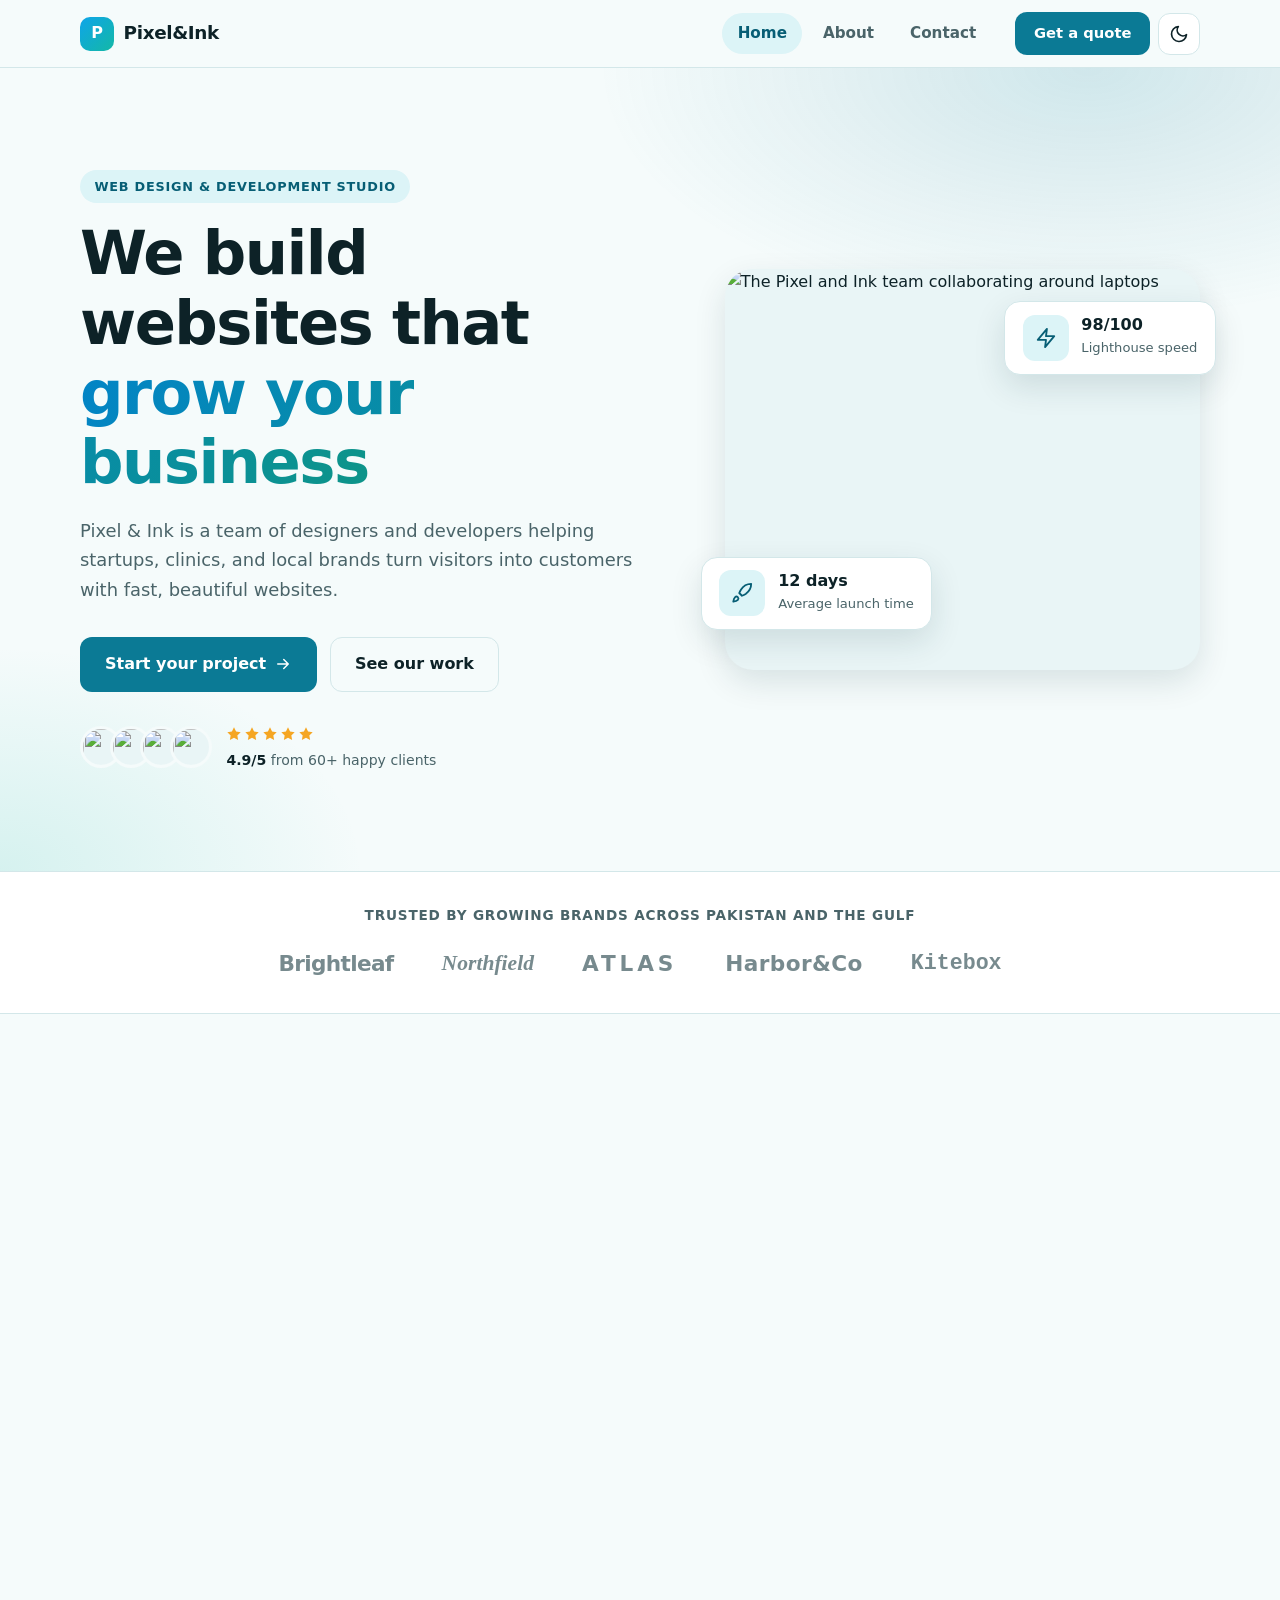
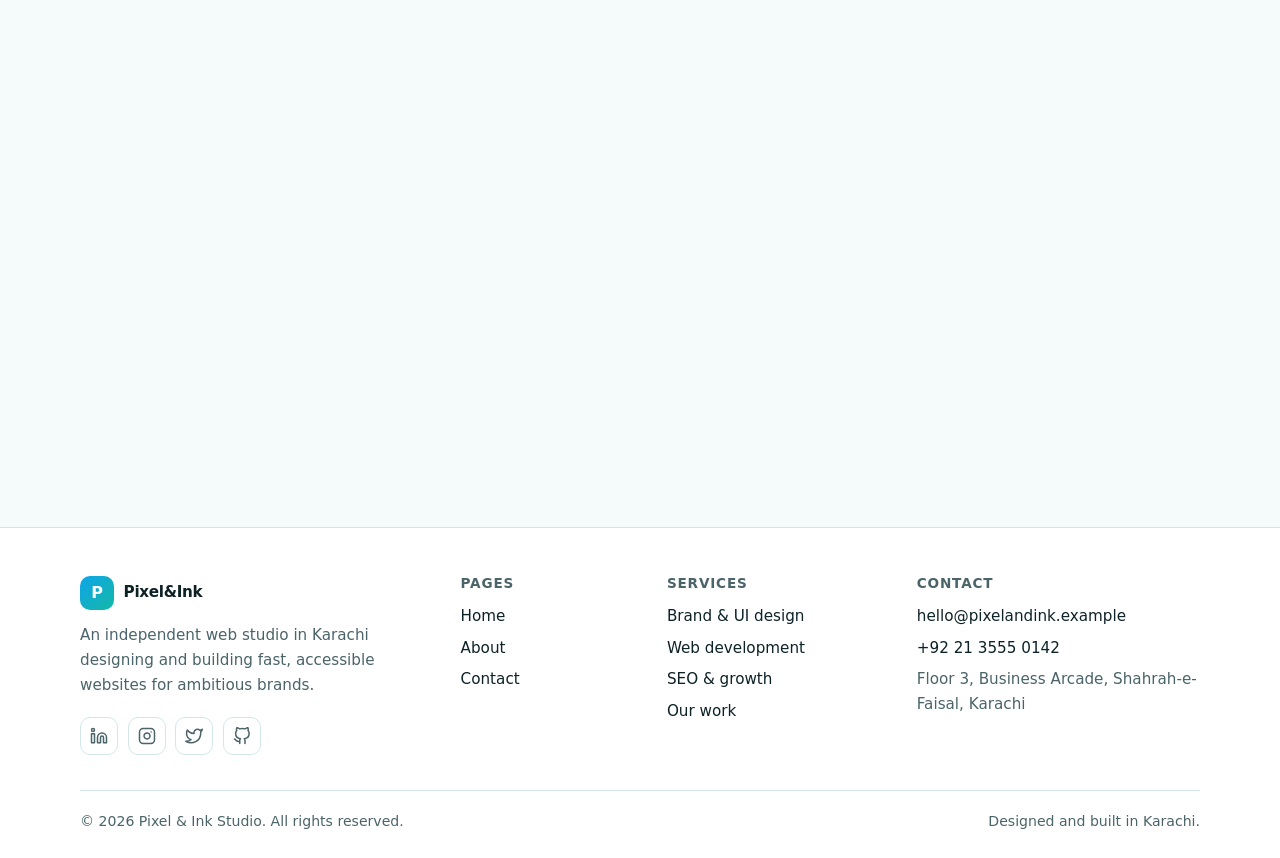
==== commit a98946b0: "Update website theme and content" ====
--- a/index.html
+++ b/index.html
@@ -74,7 +74,7 @@
         </div>
 
         <div class="hero-media">
-          <img src="https://images.unsplash.com/photo-1522071820081-009f0129c71c?auto=format&fit=crop&w=900&h=760&q=75" data-fallback="https://picsum.photos/seed/pixel-hero/900/760" alt="The Pixel and Ink team collaborating around laptops" width="900" height="760" fetchpriority="high" decoding="async" referrerpolicy="no-referrer">
+          <img  src="https://ucarecdn.com/782568ac-77c8-4d3f-91e6-e62a26052341/" data-fallback="https://picsum.photos/seed/pixel-hero/900/760" alt="The Pixel and Ink team collaborating around laptops" width="900" height="760" fetchpriority="high" decoding="async" referrerpolicy="no-referrer">
           <div class="float-badge badge-left">
             <span class="visual-icon" aria-hidden="true"><svg viewBox="0 0 24 24" fill="none" stroke="currentColor" stroke-width="2" stroke-linecap="round" stroke-linejoin="round" aria-hidden="true"><path d="M4.5 16.5c-1.5 1.3-2 5-2 5s3.7-.5 5-2c.7-.8.7-2.1-.1-2.9s-2.1-.8-2.9-.1z"/><path d="M12 15l-3-3a22 22 0 0 1 2-3.9A12.9 12.9 0 0 1 22 2c0 2.7-.8 7.5-6 11a22 22 0 0 1-4 2z"/></svg></span>
             <span><strong>12 days</strong><small>Average launch time</small></span>
--- a/style.css
+++ b/style.css
@@ -1,21 +1,25 @@
 :root {
   color-scheme: light;
-  --bg: #fbfaf7;
+  --bg: #f5fbfb;
   --surface: #ffffff;
-  --surface-alt: #f3f1ec;
-  --text: #1b1d24;
-  --muted: #5d6270;
-  --border: #e4e1d9;
-  --accent: #4f46e5;
-  --accent-strong: #4338ca;
-  --accent-soft: #eceafd;
+  --surface-alt: #e9f5f6;
+  --text: #0d2227;
+  --muted: #4a6469;
+  --border: #d3e7e9;
+  --accent: #0b7a95;
+  --accent-strong: #075e75;
+  --accent-soft: #dcf4f7;
   --on-accent: #ffffff;
+  --brand-from: #0ea5e9;
+  --brand-to: #14b8a6;
+  --brand-text-from: #0284c7;
+  --brand-text-to: #0d9488;
   --danger: #c62f3b;
   --danger-soft: #fdecee;
-  --success: #16794a;
-  --success-soft: #e6f6ee;
-  --shadow-sm: 0 1px 2px rgba(20, 22, 40, 0.06), 0 2px 8px rgba(20, 22, 40, 0.04);
-  --shadow-md: 0 12px 32px rgba(20, 22, 40, 0.1);
+  --success: #13803f;
+  --success-soft: #e3f6ea;
+  --shadow-sm: 0 1px 2px rgba(8, 50, 60, 0.07), 0 2px 8px rgba(8, 50, 60, 0.05);
+  --shadow-md: 0 12px 32px rgba(8, 50, 60, 0.12);
   --radius: 16px;
   --radius-sm: 10px;
   --header-height: 68px;
@@ -24,20 +28,24 @@
 
 :root[data-theme="dark"] {
   color-scheme: dark;
-  --bg: #0e1017;
-  --surface: #171a24;
-  --surface-alt: #1d2130;
-  --text: #eef0f6;
-  --muted: #a2a8ba;
-  --border: #2a2f40;
-  --accent: #8b86ff;
-  --accent-strong: #a8a4ff;
-  --accent-soft: #25254a;
-  --on-accent: #0e1017;
+  --bg: #081417;
+  --surface: #0f1f24;
+  --surface-alt: #132a30;
+  --text: #e6f4f5;
+  --muted: #98b3b8;
+  --border: #21383e;
+  --accent: #38d3cc;
+  --accent-strong: #7deae4;
+  --accent-soft: #123a40;
+  --on-accent: #03181b;
+  --brand-from: #38bdf8;
+  --brand-to: #2dd4bf;
+  --brand-text-from: #5ccbfa;
+  --brand-text-to: #4fe3cc;
   --danger: #ff7b86;
   --danger-soft: #3a1b22;
   --success: #5fd49a;
-  --success-soft: #153326;
+  --success-soft: #123325;
   --shadow-sm: 0 1px 2px rgba(0, 0, 0, 0.4);
   --shadow-md: 0 14px 34px rgba(0, 0, 0, 0.45);
 }
@@ -158,7 +166,7 @@
   width: 34px;
   height: 34px;
   border-radius: 10px;
-  background: linear-gradient(135deg, var(--accent), #a855f7);
+  background: linear-gradient(135deg, var(--brand-from), var(--brand-to));
   color: #fff;
   font-size: 1rem;
   font-weight: 800;
@@ -339,7 +347,7 @@
   padding: clamp(3rem, 8vw, 6.5rem) 0;
   background:
     radial-gradient(700px 360px at 85% 0%, color-mix(in srgb, var(--accent) 16%, transparent), transparent 70%),
-    radial-gradient(520px 320px at 0% 100%, color-mix(in srgb, #a855f7 12%, transparent), transparent 70%);
+    radial-gradient(520px 320px at 0% 100%, color-mix(in srgb, var(--brand-to) 14%, transparent), transparent 70%);
 }
 
 .hero-grid {
@@ -385,7 +393,7 @@
 }
 
 .gradient-text {
-  background: linear-gradient(120deg, var(--accent), #a855f7);
+  background: linear-gradient(120deg, var(--brand-text-from), var(--brand-text-to));
   -webkit-background-clip: text;
   background-clip: text;
   color: transparent;
@@ -494,7 +502,7 @@
 .cta {
   padding: clamp(2rem, 5vw, 3.5rem);
   border-radius: 24px;
-  background: linear-gradient(135deg, #4f46e5, #7c3aed);
+  background: linear-gradient(135deg, #0b6f94, #0f9c8f);
   color: #fff;
   text-align: center;
 }
@@ -512,11 +520,11 @@
 
 .cta .btn {
   background: #fff;
-  color: #3b2fb8;
+  color: #075e75;
 }
 
 .cta .btn:hover {
-  background: #f1f0ff;
+  background: #e6f7f8;
   box-shadow: 0 10px 24px rgba(0, 0, 0, 0.25);
 }
 
@@ -1157,7 +1165,7 @@
   top: 1rem;
   padding: 0.3rem 0.8rem;
   border-radius: 999px;
-  background: rgba(15, 18, 38, 0.78);
+  background: rgba(6, 36, 44, 0.78);
   color: #fff;
   font-size: 0.78rem;
   font-weight: 700;
